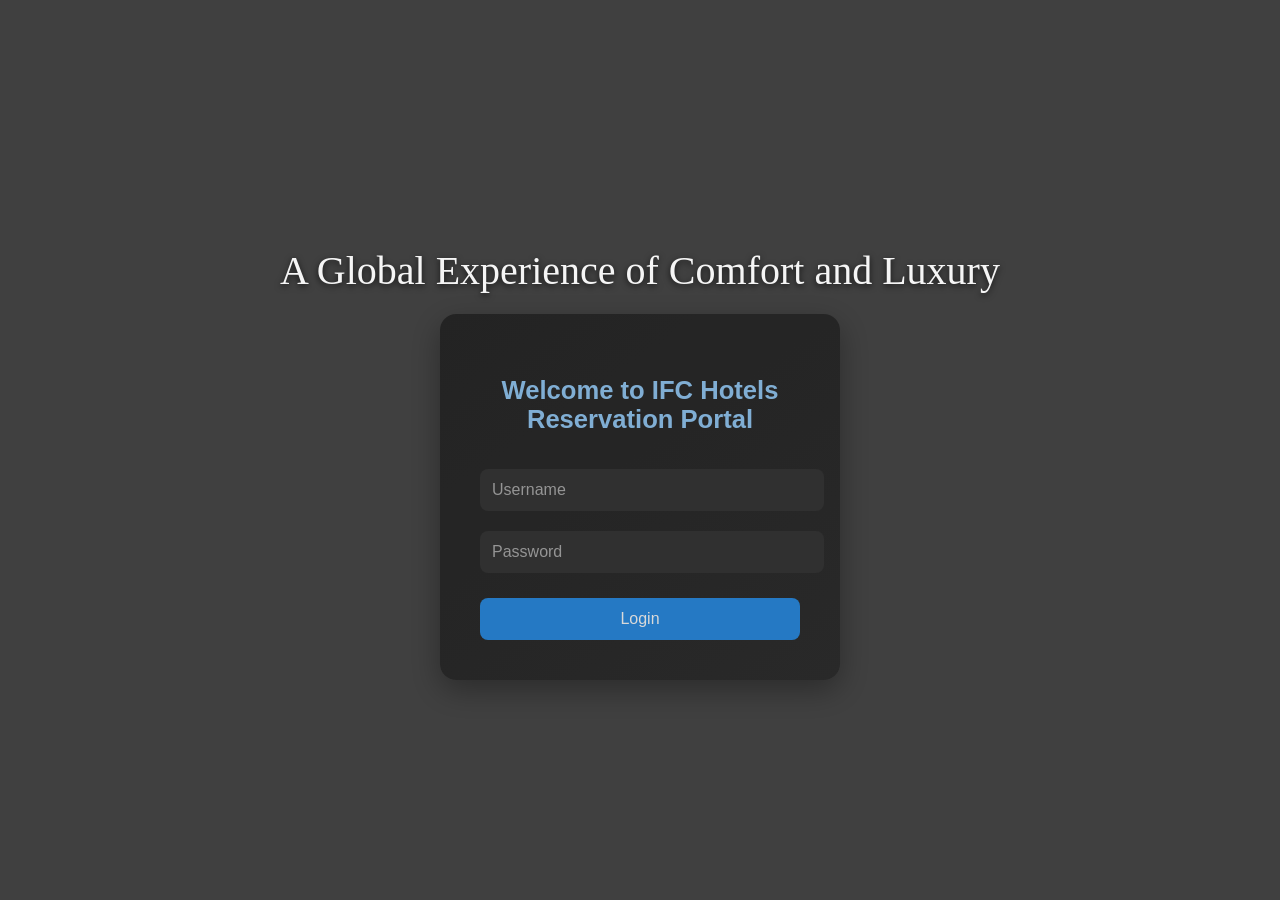
==== backend/templates/index.html @ 008aa0b5 "Initial project scaffold" ====
<!DOCTYPE html>
<html lang="en">
<head>
  <meta charset="UTF-8">
  <title>Login - Hotel Reservation</title>
  <style>
    body {
      margin: 0;
      background-image: url('homepage.jpg');
      background-size: cover;
      background-position: center;
      background-attachment: fixed;
      color: #ffffff;
      font-family: 'Segoe UI', Tahoma, Geneva, Verdana, sans-serif;
      display: flex;
      flex-direction: column;
      justify-content: center;
      align-items: center;
      height: 100vh;
      text-align: center;
    }

    body::before {
      content: '';
      position: fixed;
      top: 0; left: 0;
      width: 100%; height: 100%;
      background: rgba(0, 0, 0, 0.75); /* 75% dark overlay */
      z-index: -1;
    }

    h1 {
      font-family: "Brush Script MT", cursive;
	  font-weight: 100;
      font-size: 2.5em;
      color: #f5f5f5;
      margin-bottom: 20px;
      text-shadow: 0 2px 6px rgba(0, 0, 0, 0.7);
    }

    form {
      background: linear-gradient(145deg, #1c1c1c, #232323);
	  opacity: 0.8;
      transition: opacity 0.3s ease-in-out;
      padding: 40px;
      border-radius: 16px;
      box-shadow: 0 10px 30px rgba(0, 0, 0, 0.4);
      width: 320px;
    }

    h2 {
      margin-bottom: 25px;
      font-size: 1.6em;
      color: #90caf9;
    }

    input {
      width: 100%;
      padding: 12px;
      margin: 10px 0;
      border: none;
      border-radius: 8px;
      background: #2c2c2c;
      color: #fff;
      font-size: 1em;
    }

    input::placeholder {
      color: #aaa;
    }

    button {
      width: 100%;
      padding: 12px;
      background: #1e88e5;
      color: white;
      font-size: 1em;
      border: none;
      border-radius: 8px;
      margin-top: 15px;
      cursor: pointer;
      transition: background 0.3s ease, transform 0.2s ease;
    }

    button:hover {
      background: #1565c0;
      transform: scale(1.02);
    }

    button:active {
      transform: scale(0.98);
    }

    @media (max-width: 400px) {
      form {
        width: 90%;
        padding: 30px;
      }
    }
  </style>
</head>
<body>
  <h1>A Global Experience of Comfort and Luxury</h1>

  <form id="loginForm">
    <h2>Welcome to IFC Hotels Reservation Portal</h2>
    <input type="text" id="username" placeholder="Username" required />
    <input type="password" id="password" placeholder="Password" required />
    <button type="submit">Login</button>
  </form>

  <script>
   async function loginUser(username, password) {
      try {
        const response = await fetch("http://localhost:5000/login", {
          method: "POST",
          headers: { "Content-Type": "application/json" },
          body: JSON.stringify({
            Name: username,
            Password: password
          })
        });

        if (!response.ok) throw new Error("Network response was not OK");

        const data = await response.json();

        if (data.success) {
          alert("Login successful!");
          // Store username and userID in localStorage
          localStorage.setItem("username", username);
          if (data.userID) {
            localStorage.setItem("userID", data.userID);
          }
          window.location.href = "catalog.html";
        } else {
          alert("Login failed: " + data.message);
        }
      } catch (error) {
        console.error("Error:", error);
        alert("An error occurred while logging in.");
      }
    }

    document.getElementById("loginForm").addEventListener("submit", function (e) {
      e.preventDefault();
      const username = document.getElementById("username").value;
      const password = document.getElementById("password").value;
      loginUser(username, password);
    });
  </script>
</body>

</body>
</html>
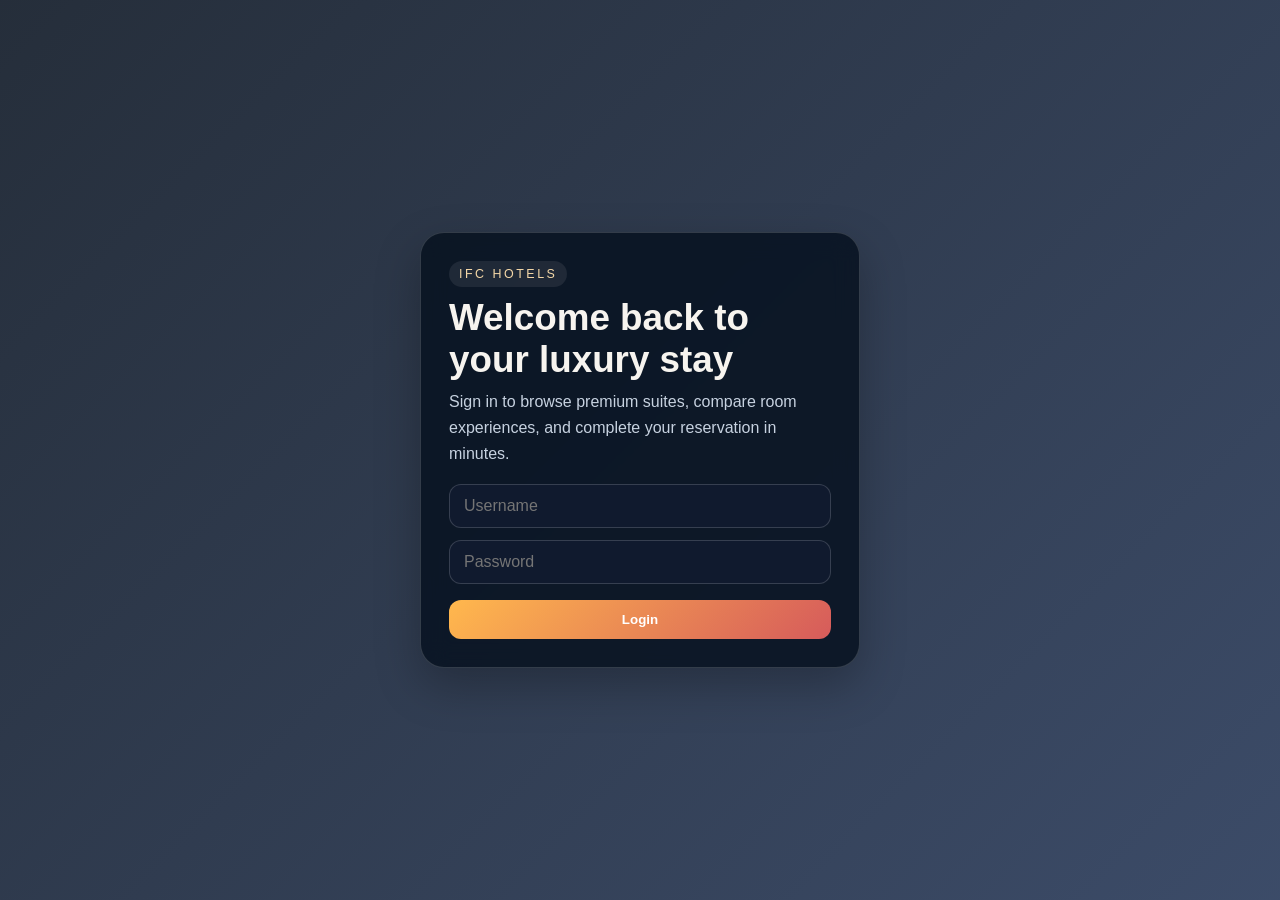
==== commit 6eb66db8: "Refresh booking flow UI and routing" ====
--- a/backend/templates/index.html
+++ b/backend/templates/index.html
@@ -2,123 +2,115 @@
 <html lang="en">
 <head>
   <meta charset="UTF-8">
+  <meta name="viewport" content="width=device-width, initial-scale=1.0" />
   <title>Login - Hotel Reservation</title>
   <style>
+    :root {
+      --bg: #07111f;
+      --panel: rgba(7, 17, 31, 0.84);
+      --text: #f7f4ef;
+      --muted: #c7d2e0;
+      --accent: #ffb84d;
+      --accent-2: #d65b5b;
+      --border: rgba(255,255,255,0.16);
+    }
+
+    * { box-sizing: border-box; }
     body {
       margin: 0;
-      background-image: url('homepage.jpg');
-      background-size: cover;
-      background-position: center;
-      background-attachment: fixed;
-      color: #ffffff;
+      min-height: 100vh;
       font-family: 'Segoe UI', Tahoma, Geneva, Verdana, sans-serif;
+      color: var(--text);
       display: flex;
-      flex-direction: column;
+      align-items: center;
       justify-content: center;
-      align-items: center;
-      height: 100vh;
-      text-align: center;
+      background: linear-gradient(135deg, rgba(7,17,31,0.88), rgba(17,36,71,0.82)), url('/static/homepage.jpg') center/cover fixed;
+      padding: 20px;
     }
 
-    body::before {
-      content: '';
-      position: fixed;
-      top: 0; left: 0;
-      width: 100%; height: 100%;
-      background: rgba(0, 0, 0, 0.75); /* 75% dark overlay */
-      z-index: -1;
+    .login-shell {
+      width: min(440px, 100%);
+      background: var(--panel);
+      border: 1px solid var(--border);
+      border-radius: 24px;
+      padding: 28px;
+      backdrop-filter: blur(12px);
+      box-shadow: 0 18px 45px rgba(0,0,0,0.25);
+    }
+
+    .eyebrow {
+      display: inline-block;
+      padding: 6px 10px;
+      border-radius: 999px;
+      background: rgba(255,255,255,0.08);
+      color: #f5d8a8;
+      font-size: 0.78rem;
+      margin-bottom: 10px;
+      text-transform: uppercase;
+      letter-spacing: .2em;
     }
 
     h1 {
-      font-family: "Brush Script MT", cursive;
-	  font-weight: 100;
-      font-size: 2.5em;
-      color: #f5f5f5;
-      margin-bottom: 20px;
-      text-shadow: 0 2px 6px rgba(0, 0, 0, 0.7);
+      margin: 0 0 8px;
+      font-size: clamp(1.7rem, 3vw, 2.3rem);
+      line-height: 1.15;
+    }
+
+    .subtext {
+      margin: 0 0 18px;
+      color: var(--muted);
+      line-height: 1.6;
     }
 
     form {
-      background: linear-gradient(145deg, #1c1c1c, #232323);
-	  opacity: 0.8;
-      transition: opacity 0.3s ease-in-out;
-      padding: 40px;
-      border-radius: 16px;
-      box-shadow: 0 10px 30px rgba(0, 0, 0, 0.4);
-      width: 320px;
-    }
-
-    h2 {
-      margin-bottom: 25px;
-      font-size: 1.6em;
-      color: #90caf9;
+      display: grid;
+      gap: 12px;
     }
 
     input {
       width: 100%;
-      padding: 12px;
-      margin: 10px 0;
-      border: none;
-      border-radius: 8px;
-      background: #2c2c2c;
-      color: #fff;
-      font-size: 1em;
-    }
-
-    input::placeholder {
-      color: #aaa;
+      padding: 12px 14px;
+      border-radius: 12px;
+      border: 1px solid var(--border);
+      background: #101a2e;
+      color: var(--text);
+      font-size: 1rem;
     }
 
     button {
-      width: 100%;
-      padding: 12px;
-      background: #1e88e5;
+      border: none;
+      border-radius: 12px;
+      padding: 12px 14px;
+      background: linear-gradient(135deg, var(--accent), var(--accent-2));
       color: white;
-      font-size: 1em;
-      border: none;
-      border-radius: 8px;
-      margin-top: 15px;
+      font-weight: 700;
       cursor: pointer;
-      transition: background 0.3s ease, transform 0.2s ease;
+      margin-top: 4px;
     }
 
-    button:hover {
-      background: #1565c0;
-      transform: scale(1.02);
-    }
-
-    button:active {
-      transform: scale(0.98);
-    }
-
-    @media (max-width: 400px) {
-      form {
-        width: 90%;
-        padding: 30px;
-      }
-    }
+    button:hover { transform: translateY(-2px); }
   </style>
 </head>
 <body>
-  <h1>A Global Experience of Comfort and Luxury</h1>
+  <div class="login-shell">
+    <div class="eyebrow">IFC Hotels</div>
+    <h1>Welcome back to your luxury stay</h1>
+    <p class="subtext">Sign in to browse premium suites, compare room experiences, and complete your reservation in minutes.</p>
 
-  <form id="loginForm">
-    <h2>Welcome to IFC Hotels Reservation Portal</h2>
-    <input type="text" id="username" placeholder="Username" required />
-    <input type="password" id="password" placeholder="Password" required />
-    <button type="submit">Login</button>
-  </form>
+    <form id="loginForm">
+      <input type="text" id="username" placeholder="Username" required />
+      <input type="password" id="password" placeholder="Password" required />
+      <button type="submit">Login</button>
+    </form>
+  </div>
 
   <script>
    async function loginUser(username, password) {
       try {
-        const response = await fetch("http://localhost:5000/login", {
+        const response = await fetch("/login", {
           method: "POST",
           headers: { "Content-Type": "application/json" },
-          body: JSON.stringify({
-            Name: username,
-            Password: password
-          })
+          body: JSON.stringify({ Name: username, Password: password })
         });
 
         if (!response.ok) throw new Error("Network response was not OK");
@@ -126,13 +118,11 @@
         const data = await response.json();
 
         if (data.success) {
-          alert("Login successful!");
-          // Store username and userID in localStorage
           localStorage.setItem("username", username);
           if (data.userID) {
             localStorage.setItem("userID", data.userID);
           }
-          window.location.href = "catalog.html";
+          window.location.href = "/catalog";
         } else {
           alert("Login failed: " + data.message);
         }
@@ -150,6 +140,4 @@
     });
   </script>
 </body>
-
-</body>
 </html>
